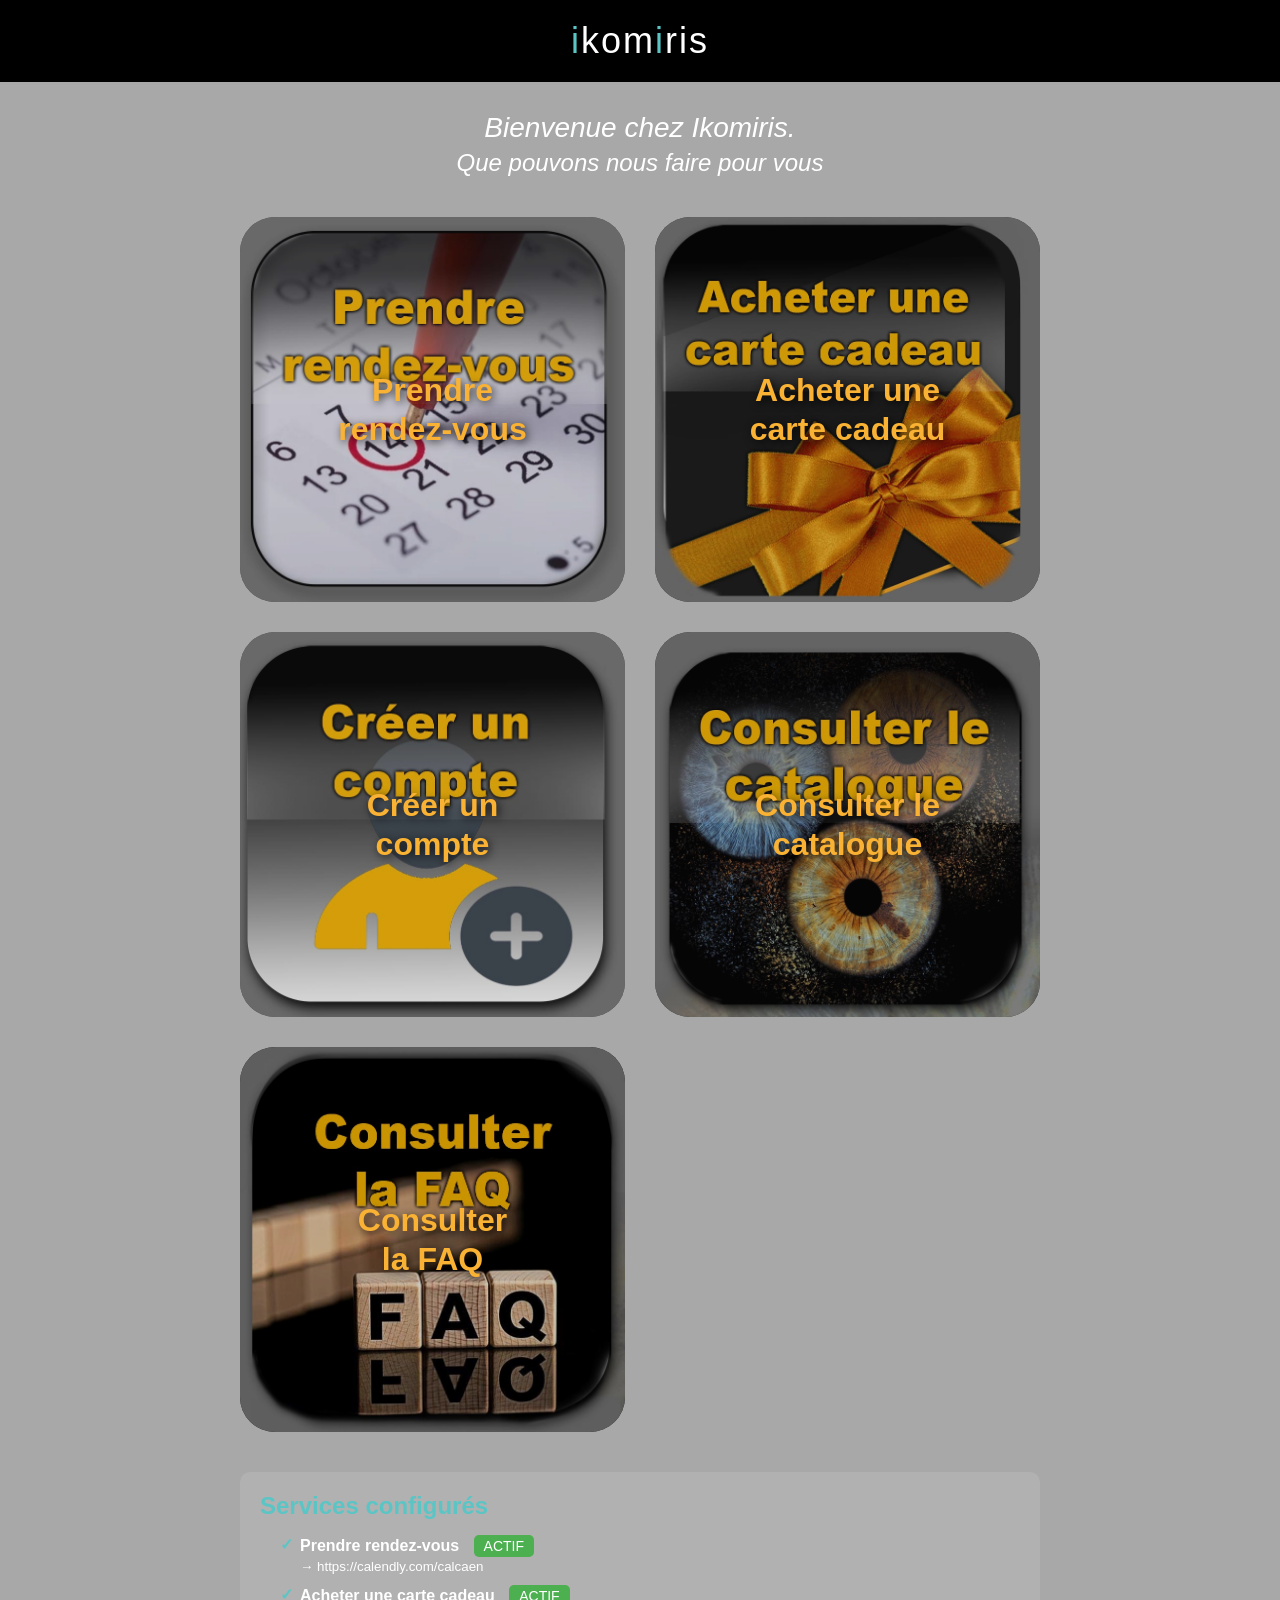
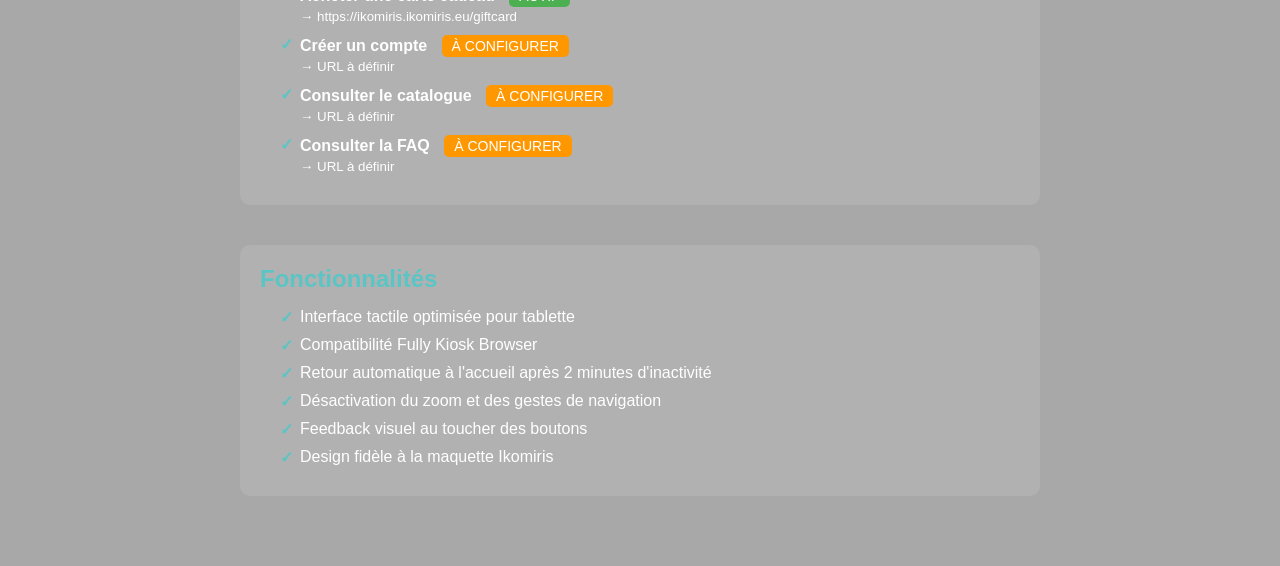
==== preview.html @ 96c1e6a8 "Add preview page for interface visualization" ====
<!DOCTYPE html>
<html lang="fr">
<head>
    <meta charset="UTF-8">
    <meta name="viewport" content="width=device-width, initial-scale=1.0">
    <title>Ikomiris Kiosk - Preview</title>
    <style>
        * {
            margin: 0;
            padding: 0;
            box-sizing: border-box;
        }

        body {
            font-family: 'Arial', 'Helvetica', sans-serif;
            background-color: #a8a8a8;
            color: #fff;
            overflow-x: hidden;
        }

        .header {
            background-color: #000;
            padding: 20px 0;
            text-align: center;
        }

        .logo {
            font-size: 36px;
            font-weight: 300;
            letter-spacing: 2px;
        }

        .logo-i {
            color: #5bc5c5;
            font-weight: 400;
        }

        .logo-text {
            color: #fff;
        }

        .main-content {
            padding: 30px 60px;
            max-width: 1200px;
            margin: 0 auto;
        }

        .welcome-message {
            text-align: center;
            margin-bottom: 40px;
        }

        .welcome-title {
            font-size: 28px;
            font-style: italic;
            margin-bottom: 5px;
            color: #fff;
        }

        .welcome-subtitle {
            font-size: 24px;
            font-style: italic;
            color: #fff;
        }

        .services-grid {
            display: grid;
            grid-template-columns: repeat(2, 1fr);
            gap: 30px;
            max-width: 800px;
            margin: 0 auto;
        }

        .service-card {
            position: relative;
            width: 100%;
            aspect-ratio: 1;
            border: none;
            border-radius: 35px;
            overflow: hidden;
            cursor: pointer;
            transition: transform 0.2s ease, box-shadow 0.2s ease;
            background: #333;
            display: flex;
            flex-direction: column;
            justify-content: center;
            align-items: center;
        }

        .service-card:hover {
            transform: scale(1.02);
            box-shadow: 0 10px 30px rgba(0, 0, 0, 0.6);
        }

        .card-image {
            position: absolute;
            top: 0;
            left: 0;
            width: 100%;
            height: 100%;
            z-index: 1;
        }

        .card-image img {
            width: 100%;
            height: 100%;
            object-fit: cover;
            opacity: 0.8;
        }

        .card-label {
            position: relative;
            z-index: 2;
            text-align: center;
            padding: 20px;
        }

        .card-text {
            font-size: 32px;
            font-weight: bold;
            color: #f9b233;
            text-shadow: 2px 2px 8px rgba(0, 0, 0, 0.8);
            line-height: 1.2;
            display: inline-block;
        }

        .card-giftcard {
            background: #1a1a1a;
        }

        .card-catalog {
            background: #1a1a1a;
        }

        .card-faq {
            background: #000;
        }

        .service-card:nth-child(5) {
            grid-column: 1;
        }

        .info-section {
            margin: 40px auto;
            max-width: 800px;
            background: rgba(255, 255, 255, 0.1);
            padding: 20px;
            border-radius: 10px;
        }

        .info-section h2 {
            color: #5bc5c5;
            margin-bottom: 15px;
        }

        .info-section ul {
            list-style: none;
            padding-left: 20px;
        }

        .info-section li {
            margin: 10px 0;
            padding-left: 20px;
            position: relative;
        }

        .info-section li:before {
            content: "✓";
            position: absolute;
            left: 0;
            color: #5bc5c5;
            font-weight: bold;
        }

        .status {
            display: inline-block;
            padding: 3px 10px;
            border-radius: 5px;
            font-size: 14px;
            margin-left: 10px;
        }

        .status.active {
            background: #4CAF50;
            color: white;
        }

        .status.pending {
            background: #FF9800;
            color: white;
        }
    </style>
</head>
<body>
    <!-- Header -->
    <header class="header">
        <div class="logo">
            <span class="logo-i">i</span><span class="logo-text">kom</span><span class="logo-i">i</span><span class="logo-text">ris</span>
        </div>
    </header>

    <!-- Main content -->
    <main class="main-content">
        <!-- Welcome message -->
        <div class="welcome-message">
            <p class="welcome-title">Bienvenue chez Ikomiris.</p>
            <p class="welcome-subtitle">Que pouvons nous faire pour vous</p>
        </div>

        <!-- Services grid -->
        <div class="services-grid">
            <!-- Card 1: Prendre rendez-vous -->
            <div class="service-card card-appointment">
                <div class="card-image">
                    <img src="assets/calendar.jpg" alt="Calendrier">
                </div>
                <div class="card-label">
                    <span class="card-text">Prendre<br>rendez-vous</span>
                </div>
            </div>

            <!-- Card 2: Acheter une carte cadeau -->
            <div class="service-card card-giftcard">
                <div class="card-image">
                    <img src="assets/gift.jpg" alt="Carte cadeau">
                </div>
                <div class="card-label">
                    <span class="card-text">Acheter une<br>carte cadeau</span>
                </div>
            </div>

            <!-- Card 3: Créer un compte -->
            <div class="service-card card-account">
                <div class="card-image">
                    <img src="assets/account.jpg" alt="Créer un compte">
                </div>
                <div class="card-label">
                    <span class="card-text">Créer un<br>compte</span>
                </div>
            </div>

            <!-- Card 4: Consulter le catalogue -->
            <div class="service-card card-catalog">
                <div class="card-image">
                    <img src="assets/iris.jpg" alt="Catalogue">
                </div>
                <div class="card-label">
                    <span class="card-text">Consulter le<br>catalogue</span>
                </div>
            </div>

            <!-- Card 5: Consulter la FAQ -->
            <div class="service-card card-faq">
                <div class="card-image">
                    <img src="assets/faq.jpg" alt="FAQ">
                </div>
                <div class="card-label">
                    <span class="card-text">Consulter<br>la FAQ</span>
                </div>
            </div>
        </div>

        <!-- Info section -->
        <div class="info-section">
            <h2>Services configurés</h2>
            <ul>
                <li>
                    <strong>Prendre rendez-vous</strong>
                    <span class="status active">ACTIF</span>
                    <br>
                    <small>→ https://calendly.com/calcaen</small>
                </li>
                <li>
                    <strong>Acheter une carte cadeau</strong>
                    <span class="status active">ACTIF</span>
                    <br>
                    <small>→ https://ikomiris.ikomiris.eu/giftcard</small>
                </li>
                <li>
                    <strong>Créer un compte</strong>
                    <span class="status pending">À CONFIGURER</span>
                    <br>
                    <small>→ URL à définir</small>
                </li>
                <li>
                    <strong>Consulter le catalogue</strong>
                    <span class="status pending">À CONFIGURER</span>
                    <br>
                    <small>→ URL à définir</small>
                </li>
                <li>
                    <strong>Consulter la FAQ</strong>
                    <span class="status pending">À CONFIGURER</span>
                    <br>
                    <small>→ URL à définir</small>
                </li>
            </ul>
        </div>

        <div class="info-section">
            <h2>Fonctionnalités</h2>
            <ul>
                <li>Interface tactile optimisée pour tablette</li>
                <li>Compatibilité Fully Kiosk Browser</li>
                <li>Retour automatique à l'accueil après 2 minutes d'inactivité</li>
                <li>Désactivation du zoom et des gestes de navigation</li>
                <li>Feedback visuel au toucher des boutons</li>
                <li>Design fidèle à la maquette Ikomiris</li>
            </ul>
        </div>
    </main>
</body>
</html>
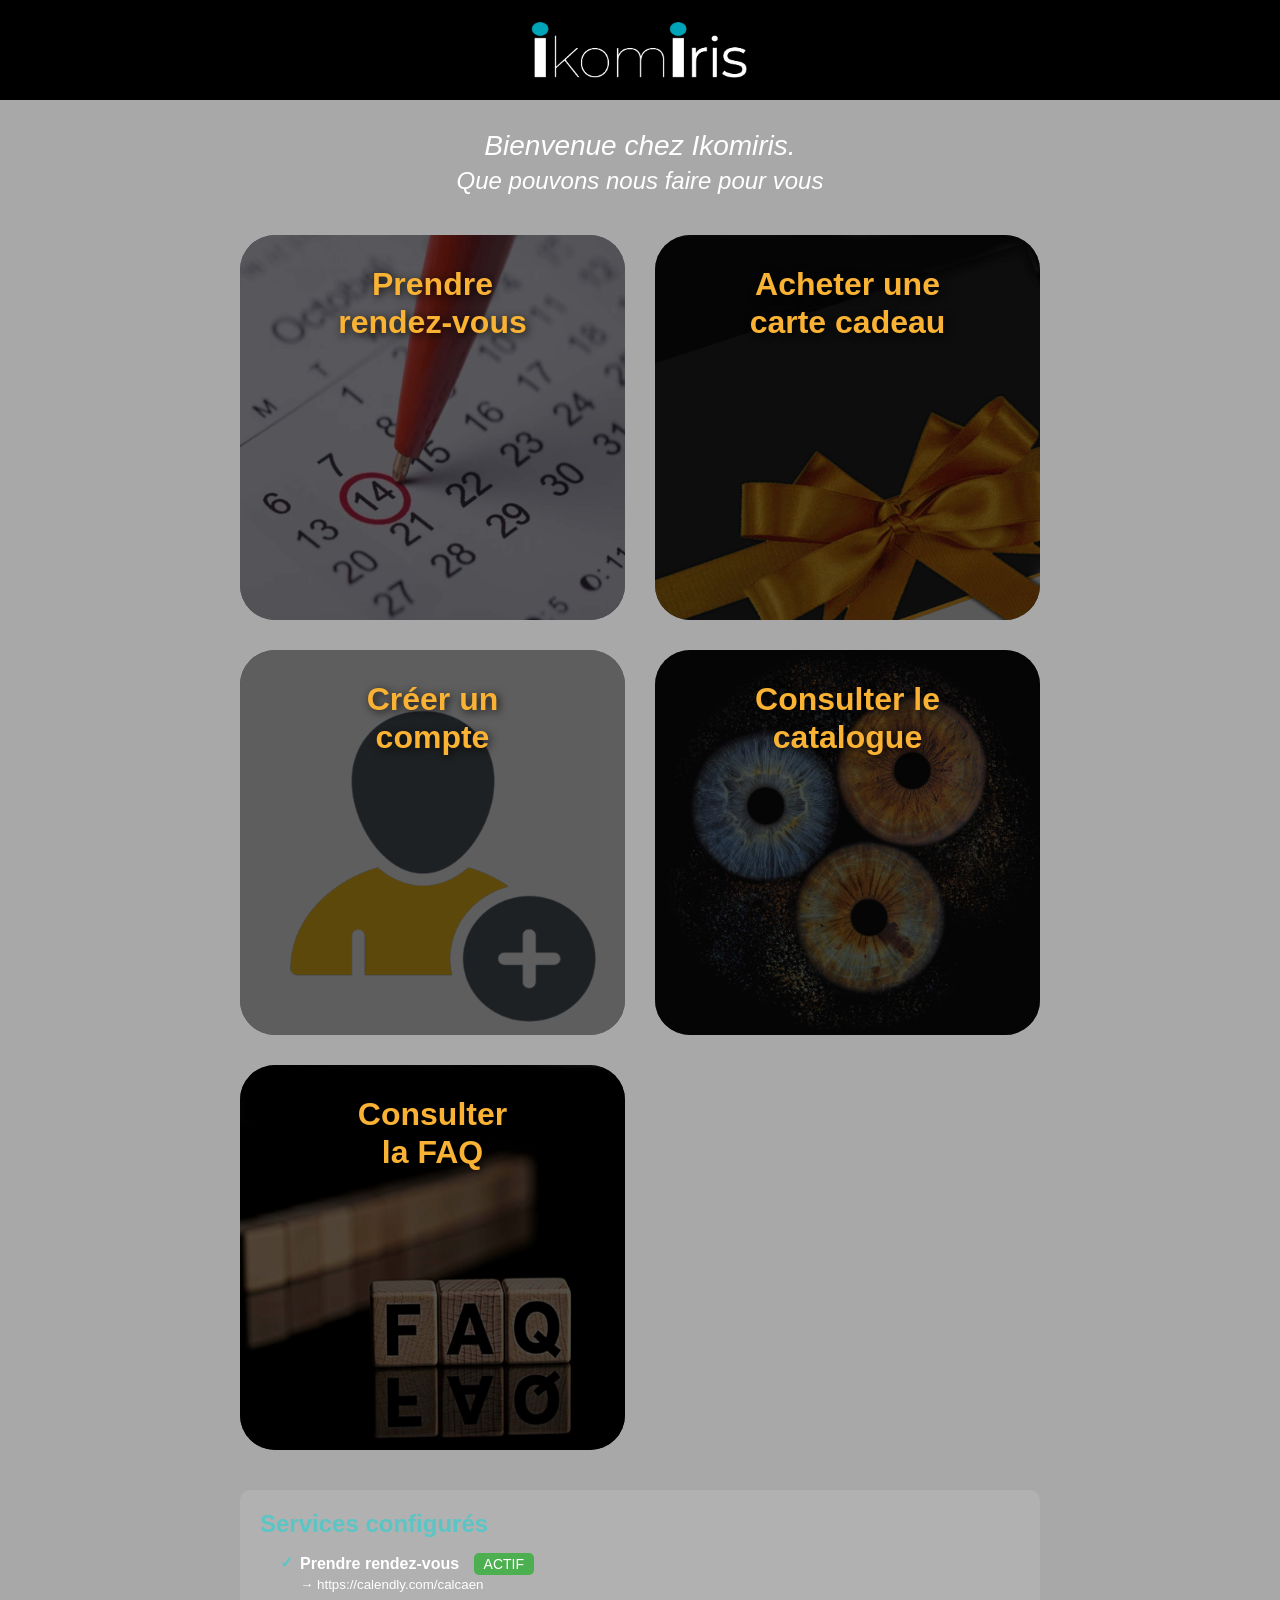
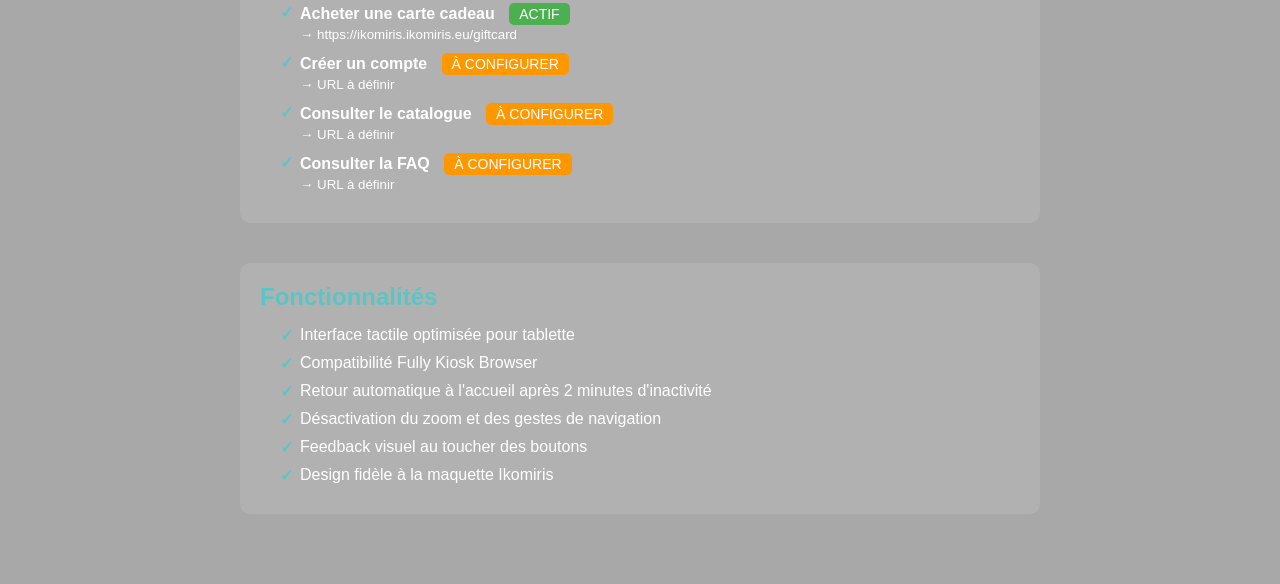
==== commit 92b833a6: "Update logo and text positioning - Replace text logo with Logo IKI_Enseigne.png image in header - Po" ====
--- a/preview.html
+++ b/preview.html
@@ -22,6 +22,16 @@
             background-color: #000;
             padding: 20px 0;
             text-align: center;
+            display: flex;
+            justify-content: center;
+            align-items: center;
+        }
+
+        .logo-image {
+            height: 60px;
+            width: auto;
+            max-width: 90%;
+            object-fit: contain;
         }
 
         .logo {
@@ -83,7 +93,7 @@
             background: #333;
             display: flex;
             flex-direction: column;
-            justify-content: center;
+            justify-content: flex-start;
             align-items: center;
         }
 
@@ -112,7 +122,8 @@
             position: relative;
             z-index: 2;
             text-align: center;
-            padding: 20px;
+            padding: 30px 20px 20px 20px;
+            margin-top: 0;
         }
 
         .card-text {
@@ -194,9 +205,7 @@
 <body>
     <!-- Header -->
     <header class="header">
-        <div class="logo">
-            <span class="logo-i">i</span><span class="logo-text">kom</span><span class="logo-i">i</span><span class="logo-text">ris</span>
-        </div>
+        <img src="assets/Logo IKI_Enseigne.png" alt="Ikomiris" class="logo-image">
     </header>
 
     <!-- Main content -->
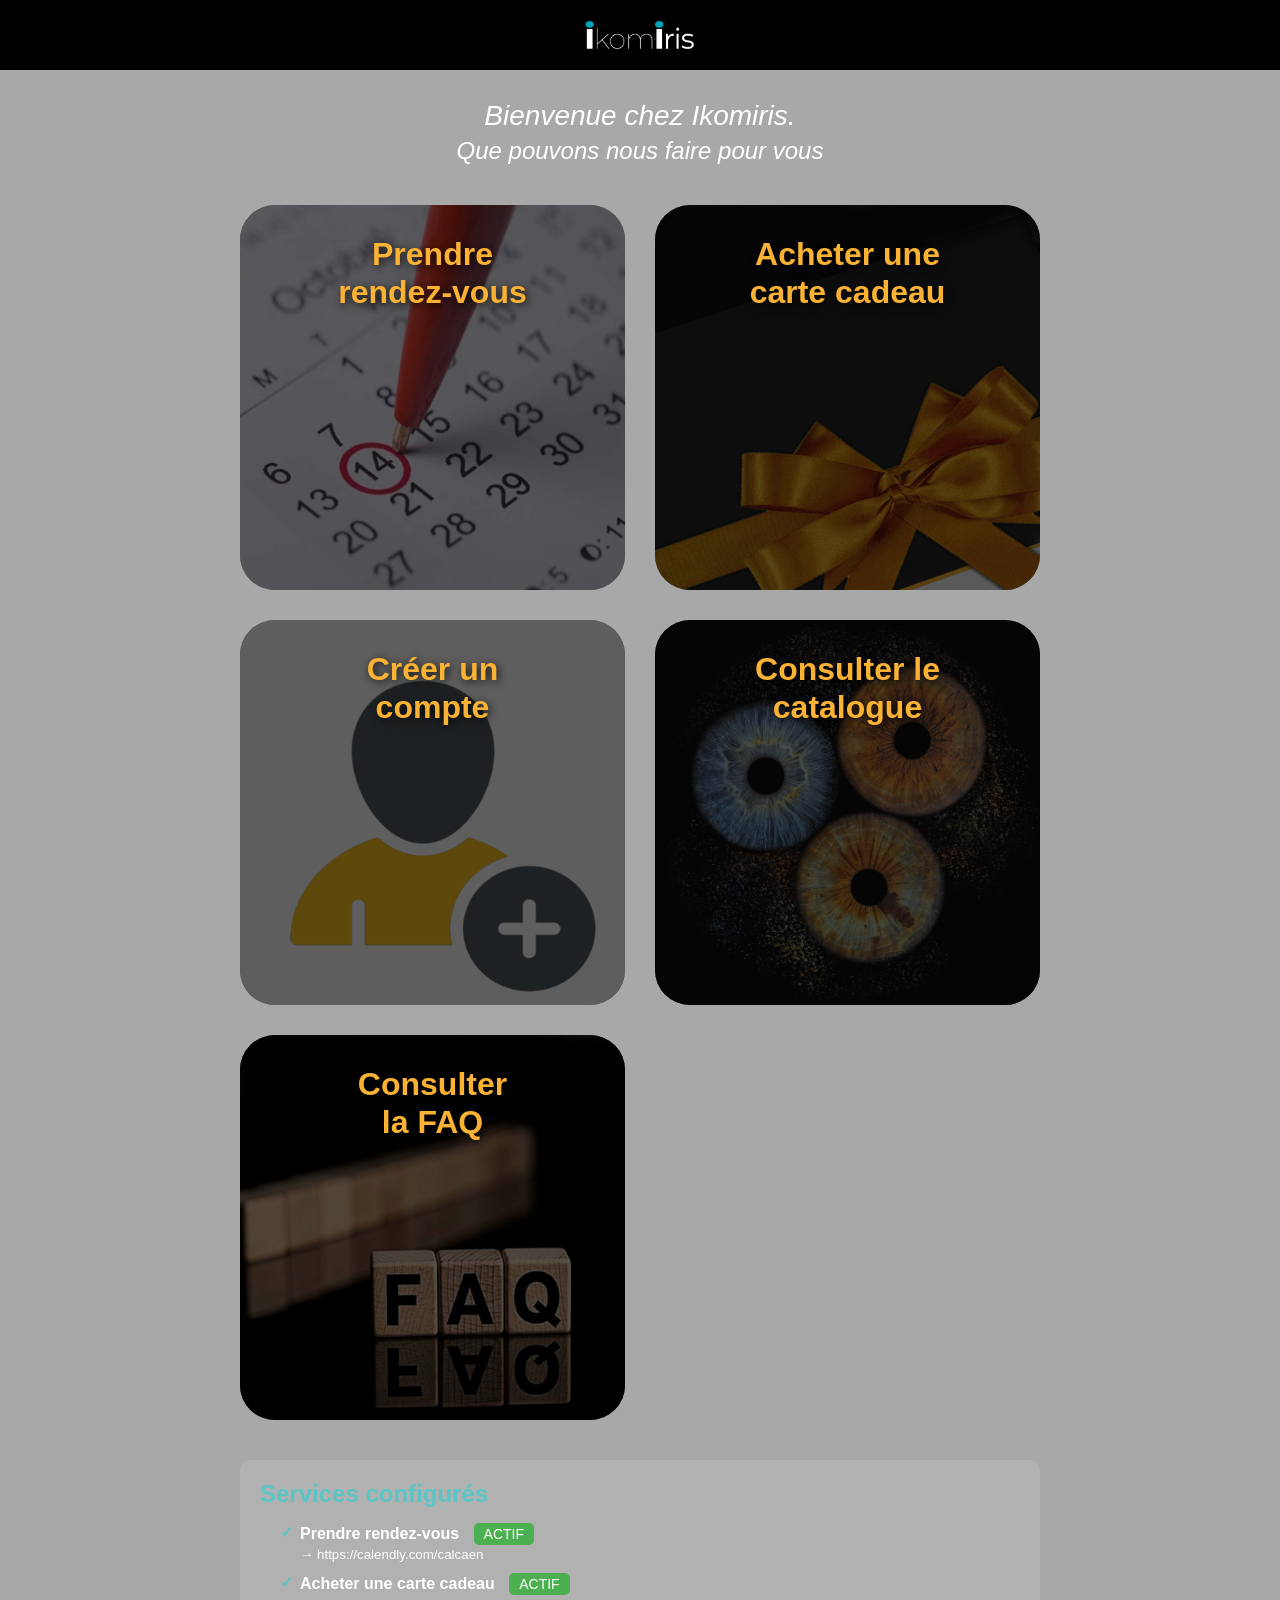
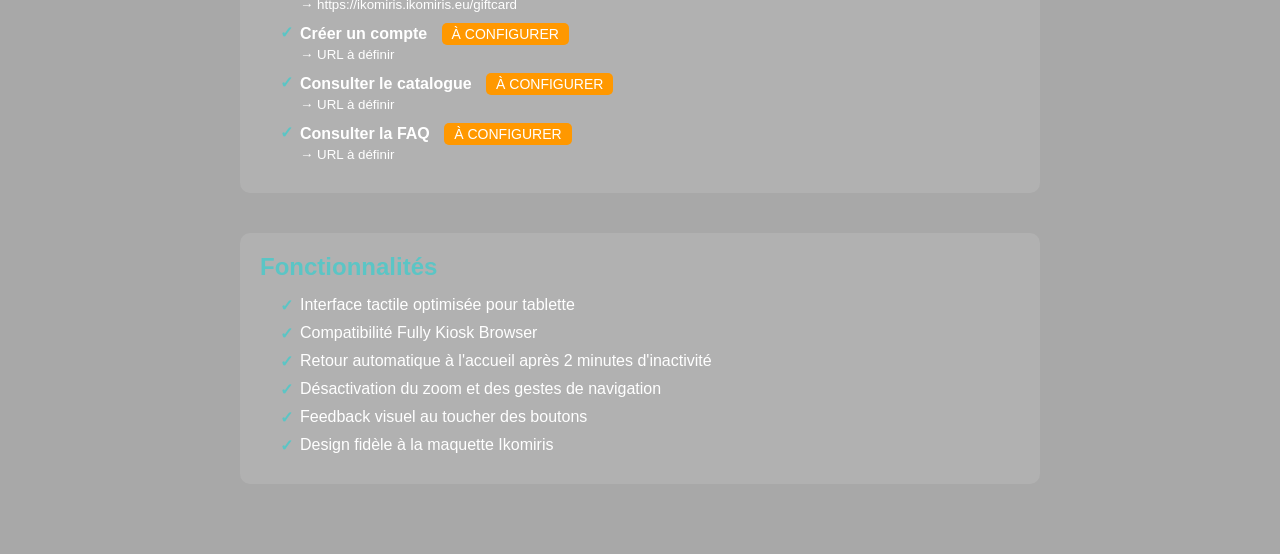
==== commit 95440f5f: "Reduce logo size by half (60px to 30px)" ====
--- a/preview.html
+++ b/preview.html
@@ -28,7 +28,7 @@
         }
 
         .logo-image {
-            height: 60px;
+            height: 30px;
             width: auto;
             max-width: 90%;
             object-fit: contain;
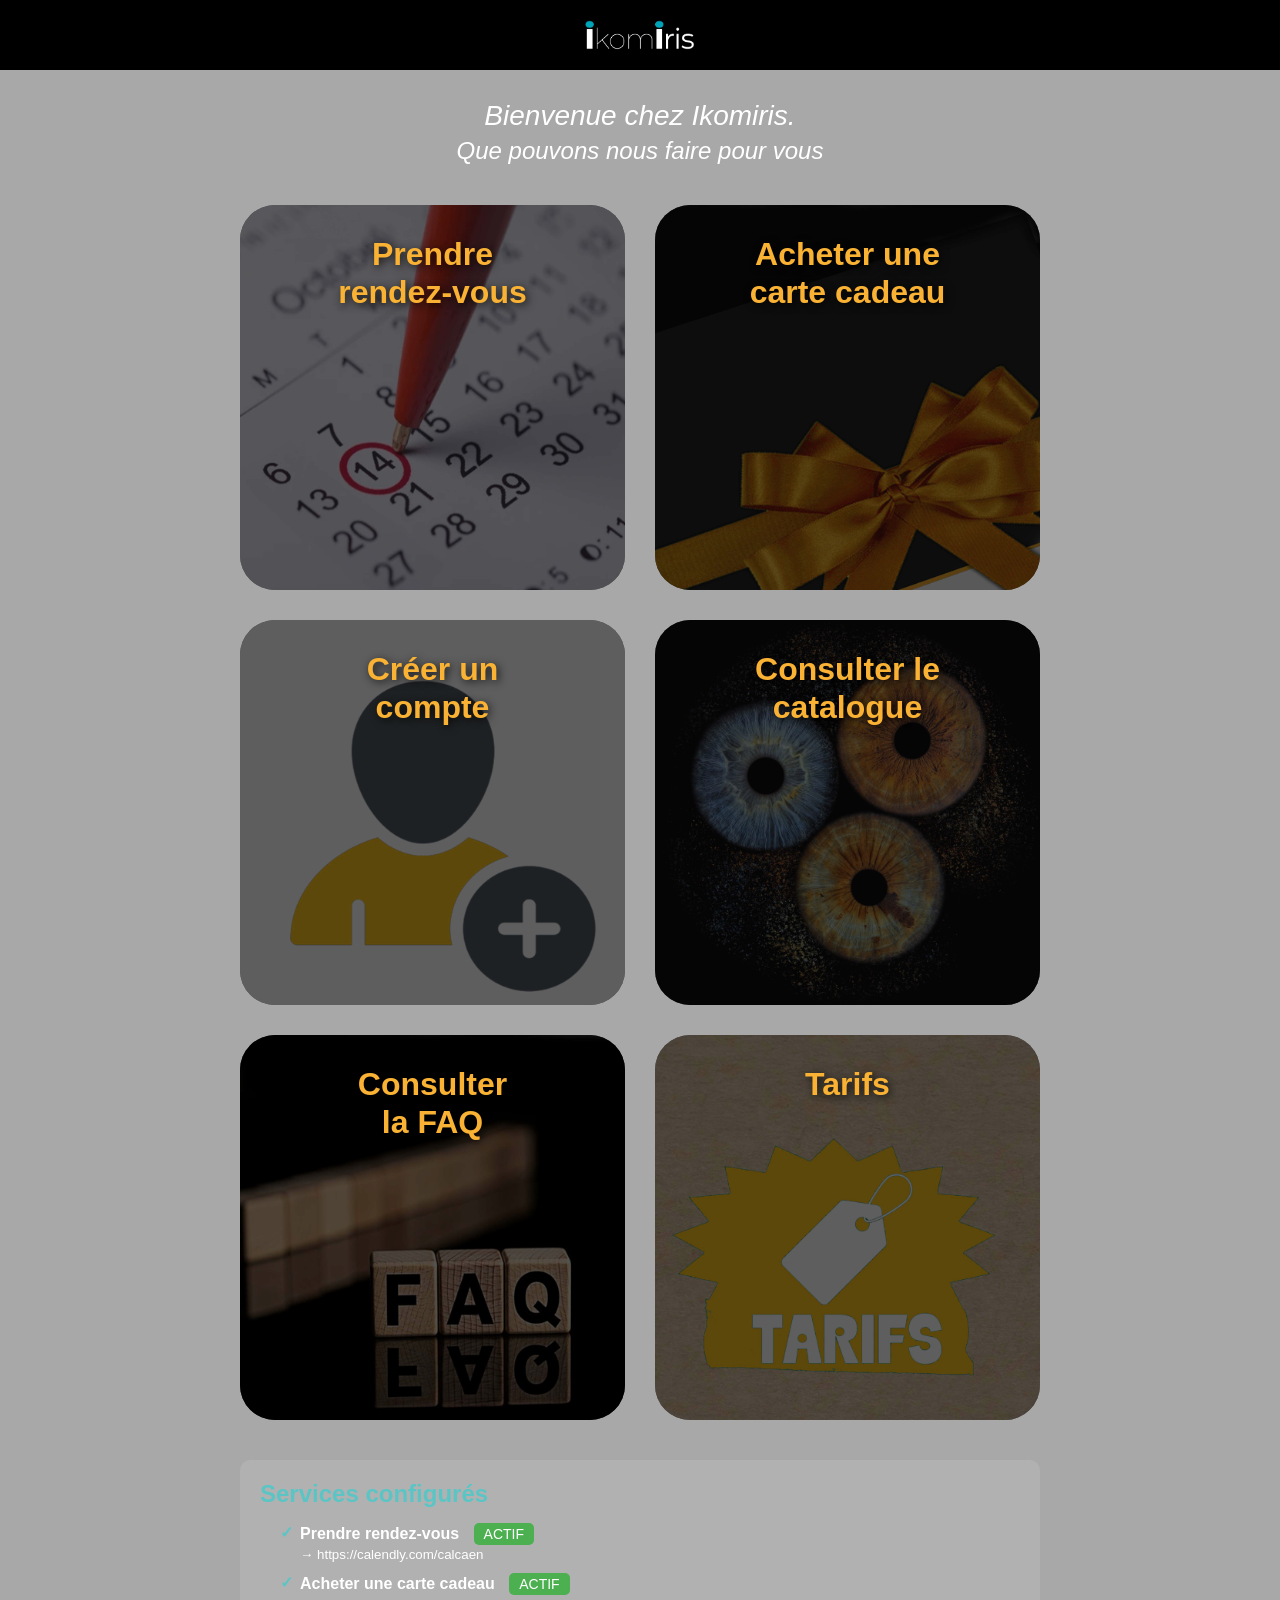
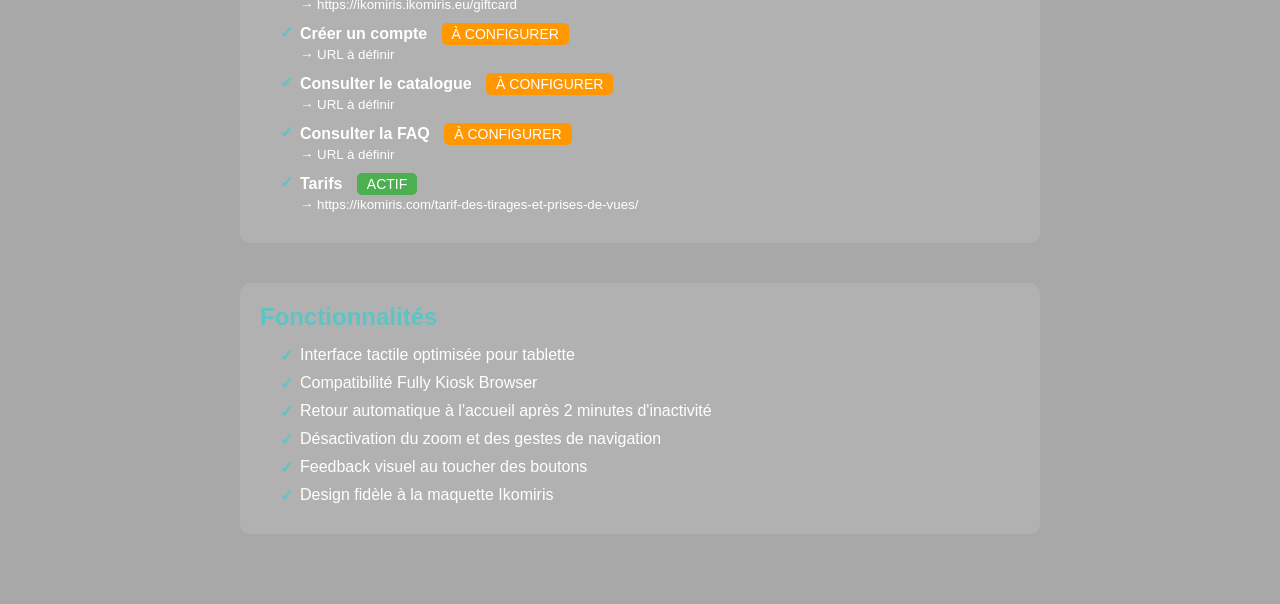
==== commit 2a44db1a: "Add Tarifs (Pricing) service button - Add new "Tarifs" card button with tarifs.jpg image - Configure" ====
--- a/preview.html
+++ b/preview.html
@@ -147,10 +147,6 @@
             background: #000;
         }
 
-        .service-card:nth-child(5) {
-            grid-column: 1;
-        }
-
         .info-section {
             margin: 40px auto;
             max-width: 800px;
@@ -267,6 +263,16 @@
                     <span class="card-text">Consulter<br>la FAQ</span>
                 </div>
             </div>
+
+            <!-- Card 6: Tarifs -->
+            <div class="service-card card-pricing">
+                <div class="card-image">
+                    <img src="assets/tarifs.jpg" alt="Tarifs">
+                </div>
+                <div class="card-label">
+                    <span class="card-text">Tarifs</span>
+                </div>
+            </div>
         </div>
 
         <!-- Info section -->
@@ -302,6 +308,12 @@
                     <span class="status pending">À CONFIGURER</span>
                     <br>
                     <small>→ URL à définir</small>
+                </li>
+                <li>
+                    <strong>Tarifs</strong>
+                    <span class="status active">ACTIF</span>
+                    <br>
+                    <small>→ https://ikomiris.com/tarif-des-tirages-et-prises-de-vues/</small>
                 </li>
             </ul>
         </div>
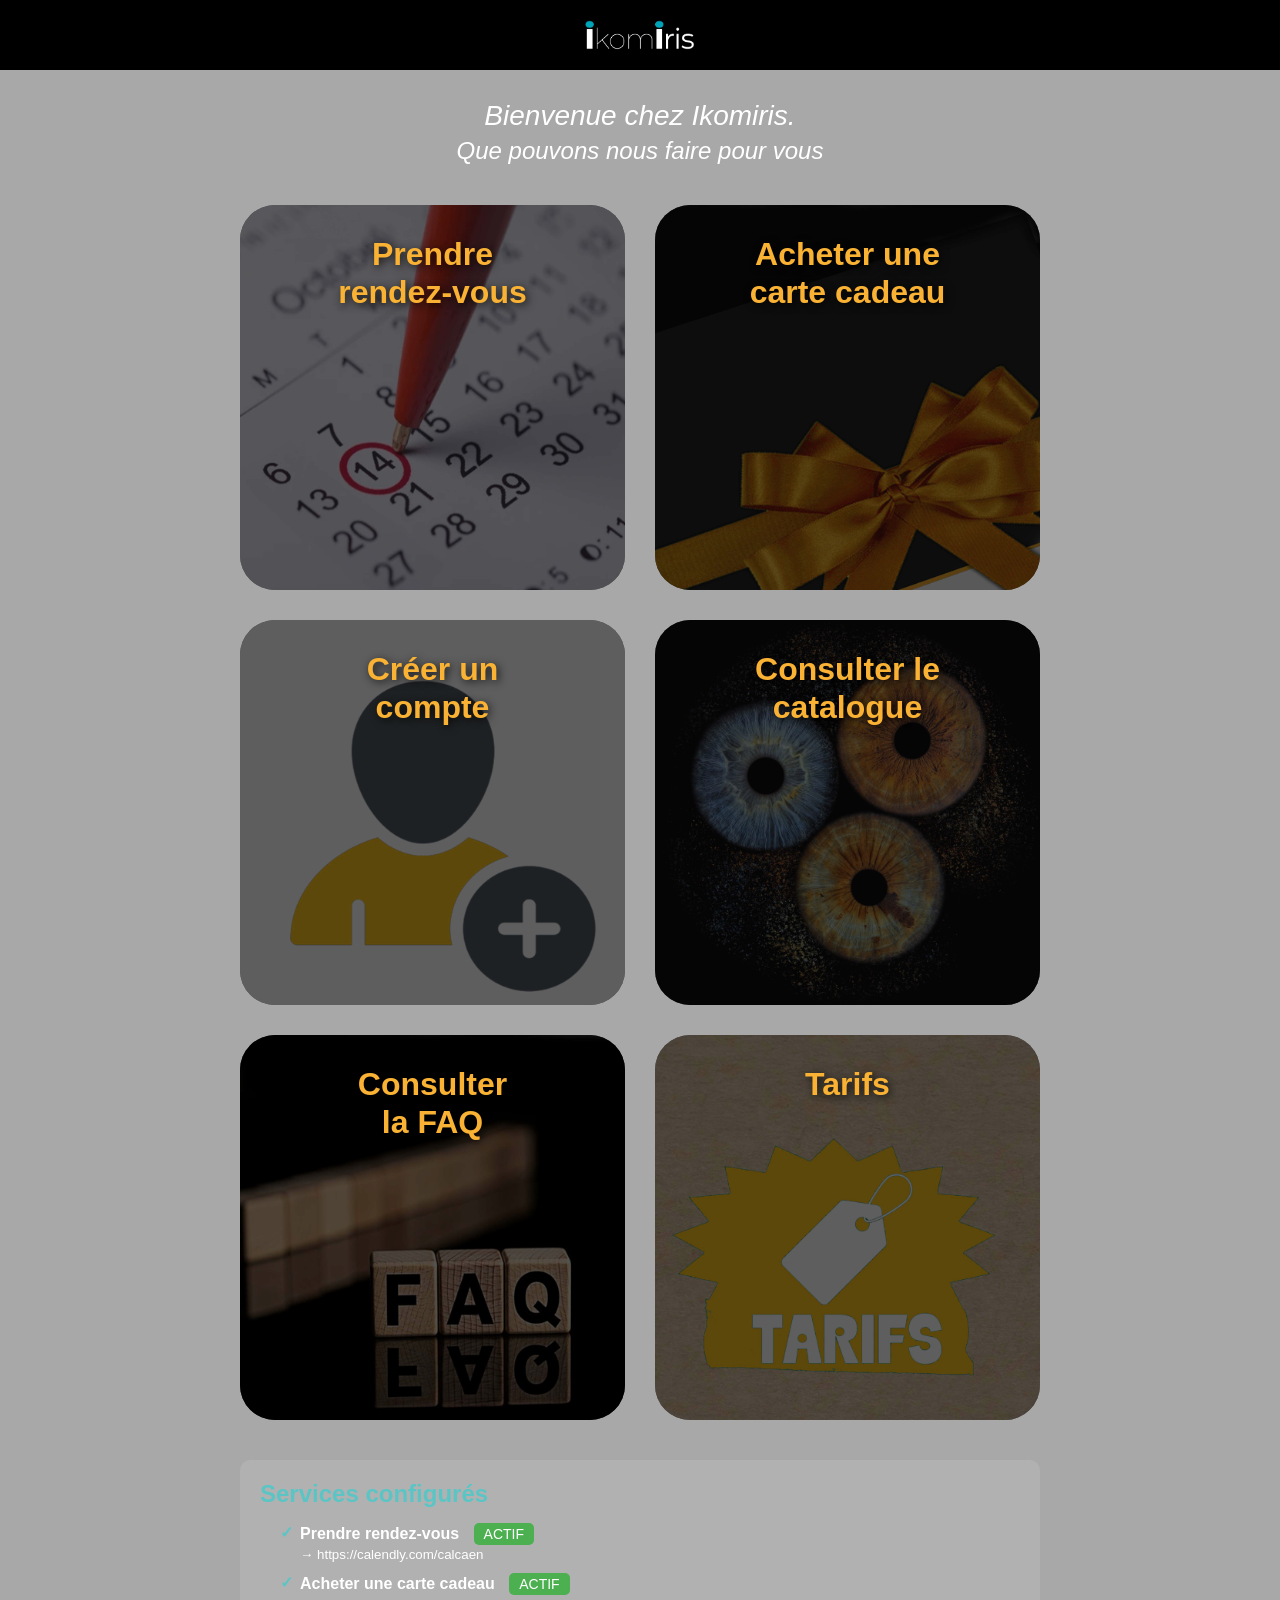
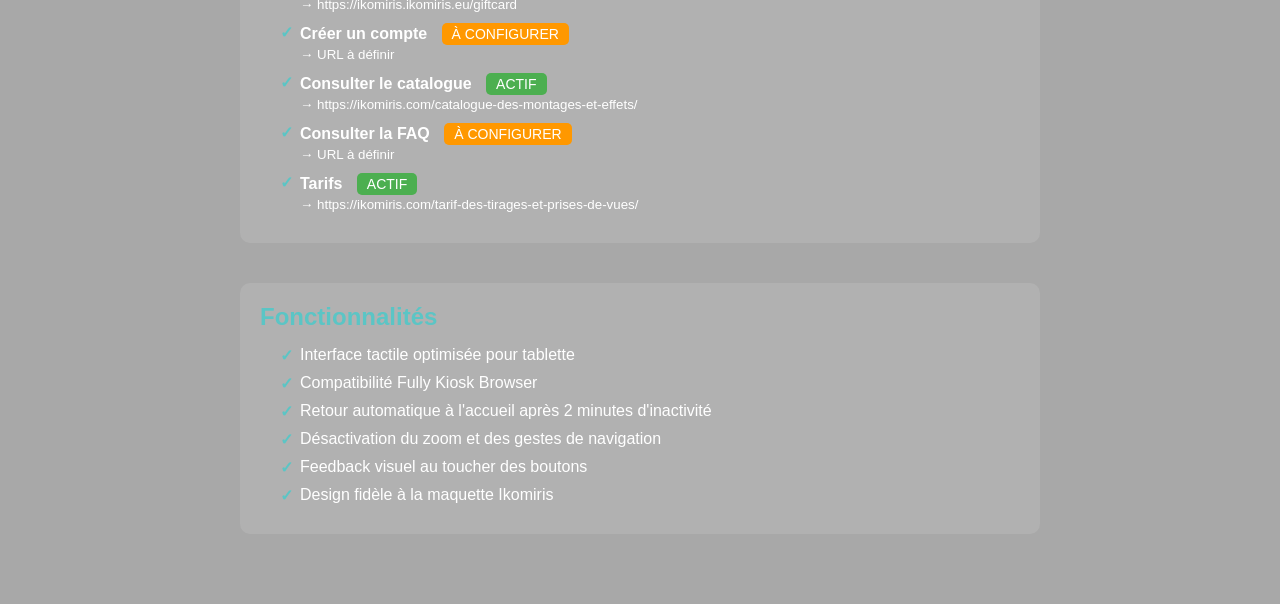
==== commit 26835386: "Configure catalog service URL to ikomiris.com catalogue page" ====
--- a/preview.html
+++ b/preview.html
@@ -299,9 +299,9 @@
                 </li>
                 <li>
                     <strong>Consulter le catalogue</strong>
-                    <span class="status pending">À CONFIGURER</span>
-                    <br>
-                    <small>→ URL à définir</small>
+                    <span class="status active">ACTIF</span>
+                    <br>
+                    <small>→ https://ikomiris.com/catalogue-des-montages-et-effets/</small>
                 </li>
                 <li>
                     <strong>Consulter la FAQ</strong>
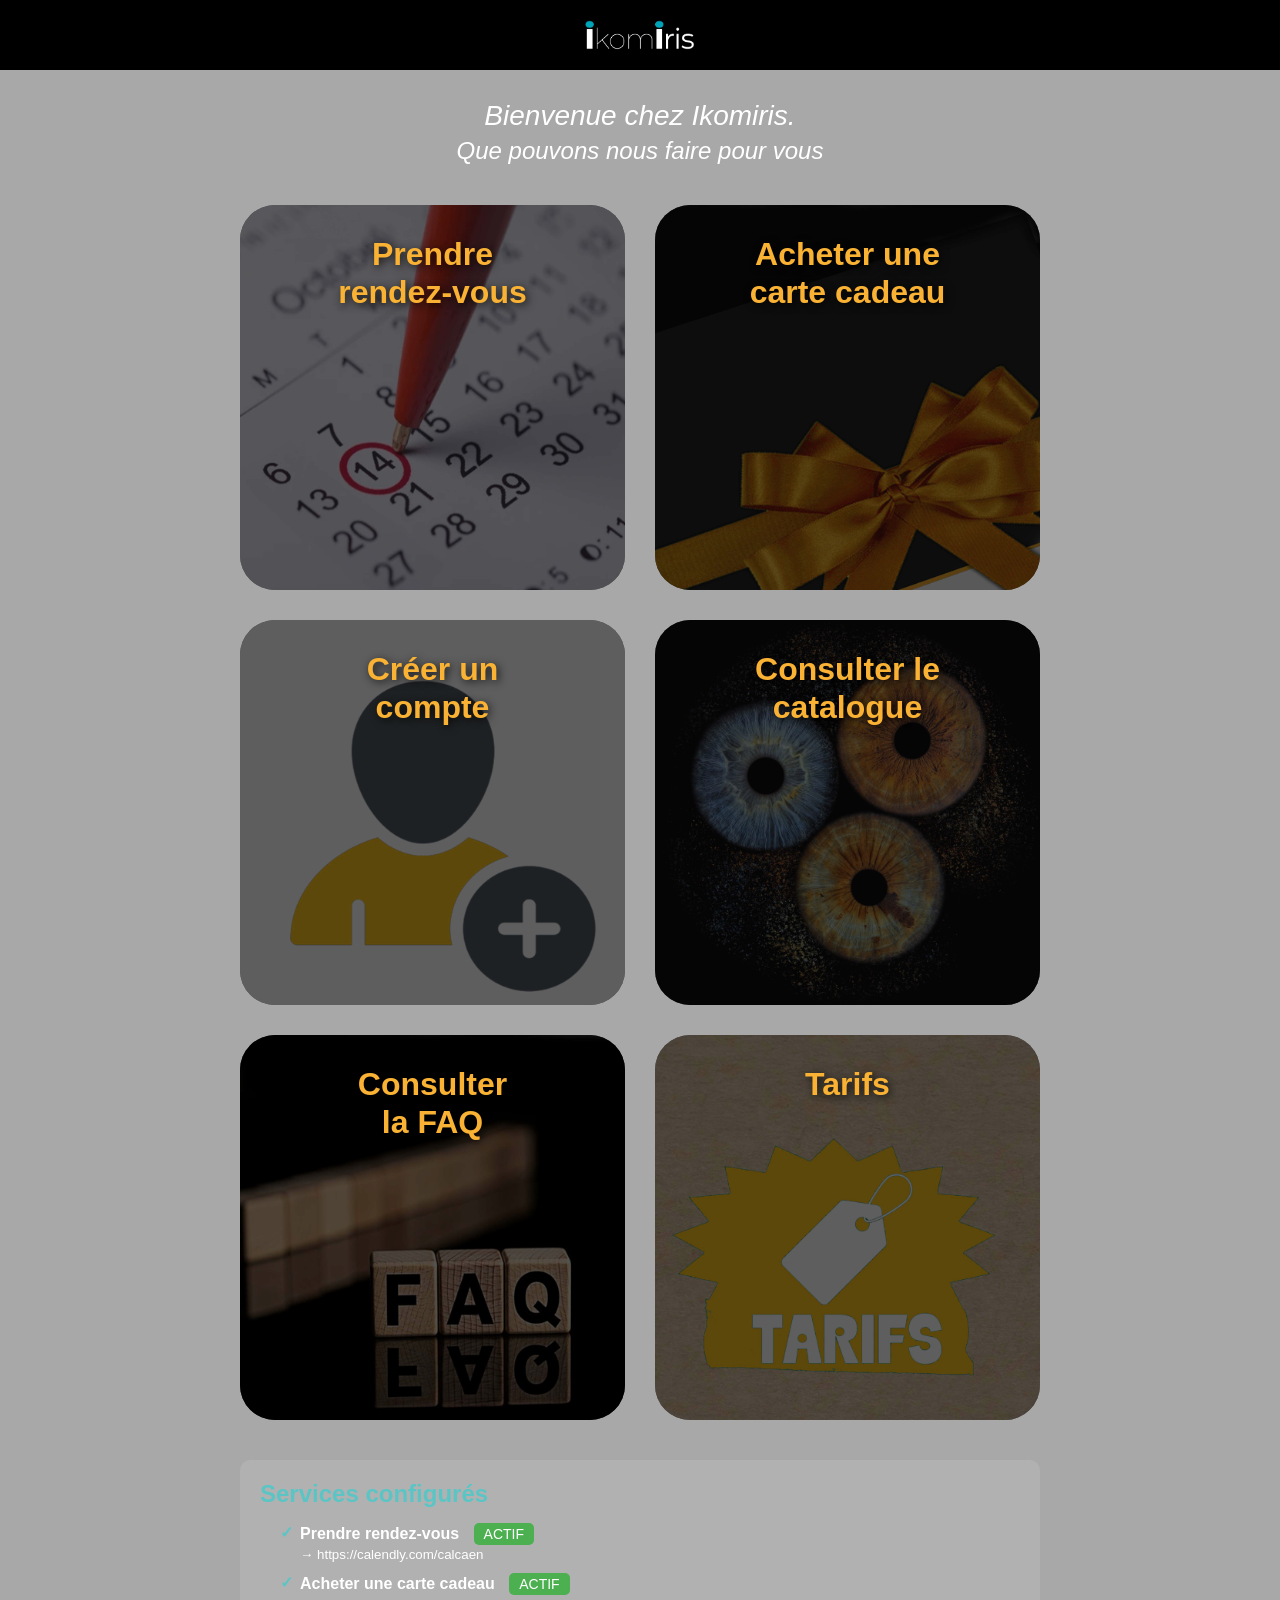
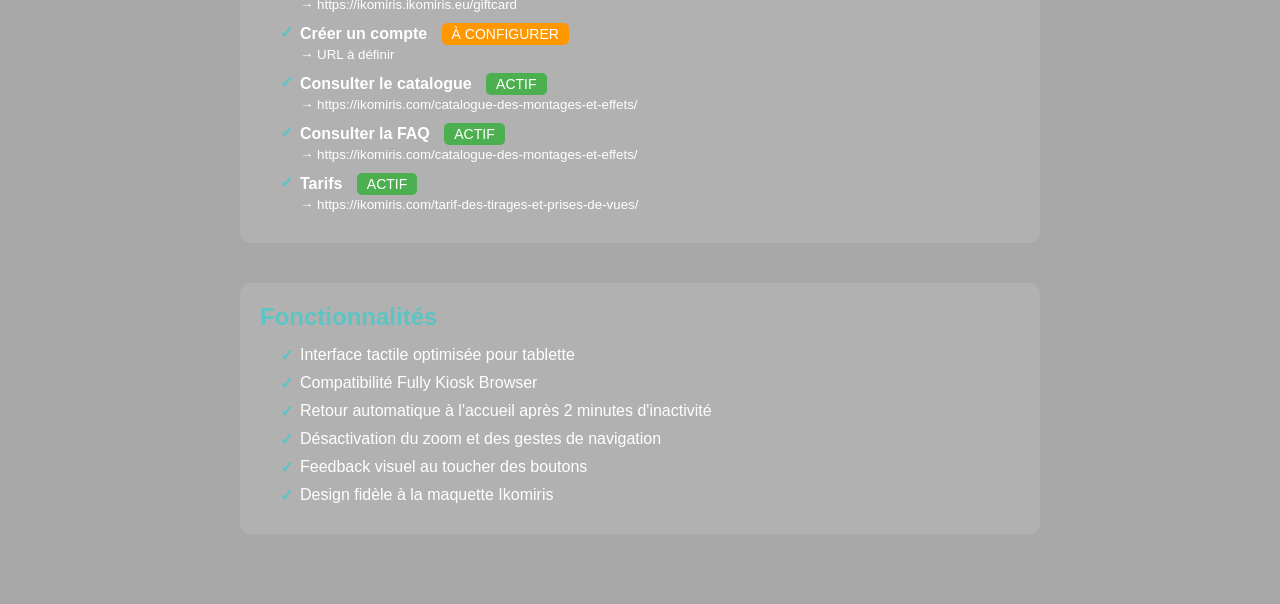
==== commit 6089f464: "Configure FAQ service URL to ikomiris.com catalogue page" ====
--- a/preview.html
+++ b/preview.html
@@ -305,9 +305,9 @@
                 </li>
                 <li>
                     <strong>Consulter la FAQ</strong>
-                    <span class="status pending">À CONFIGURER</span>
-                    <br>
-                    <small>→ URL à définir</small>
+                    <span class="status active">ACTIF</span>
+                    <br>
+                    <small>→ https://ikomiris.com/catalogue-des-montages-et-effets/</small>
                 </li>
                 <li>
                     <strong>Tarifs</strong>
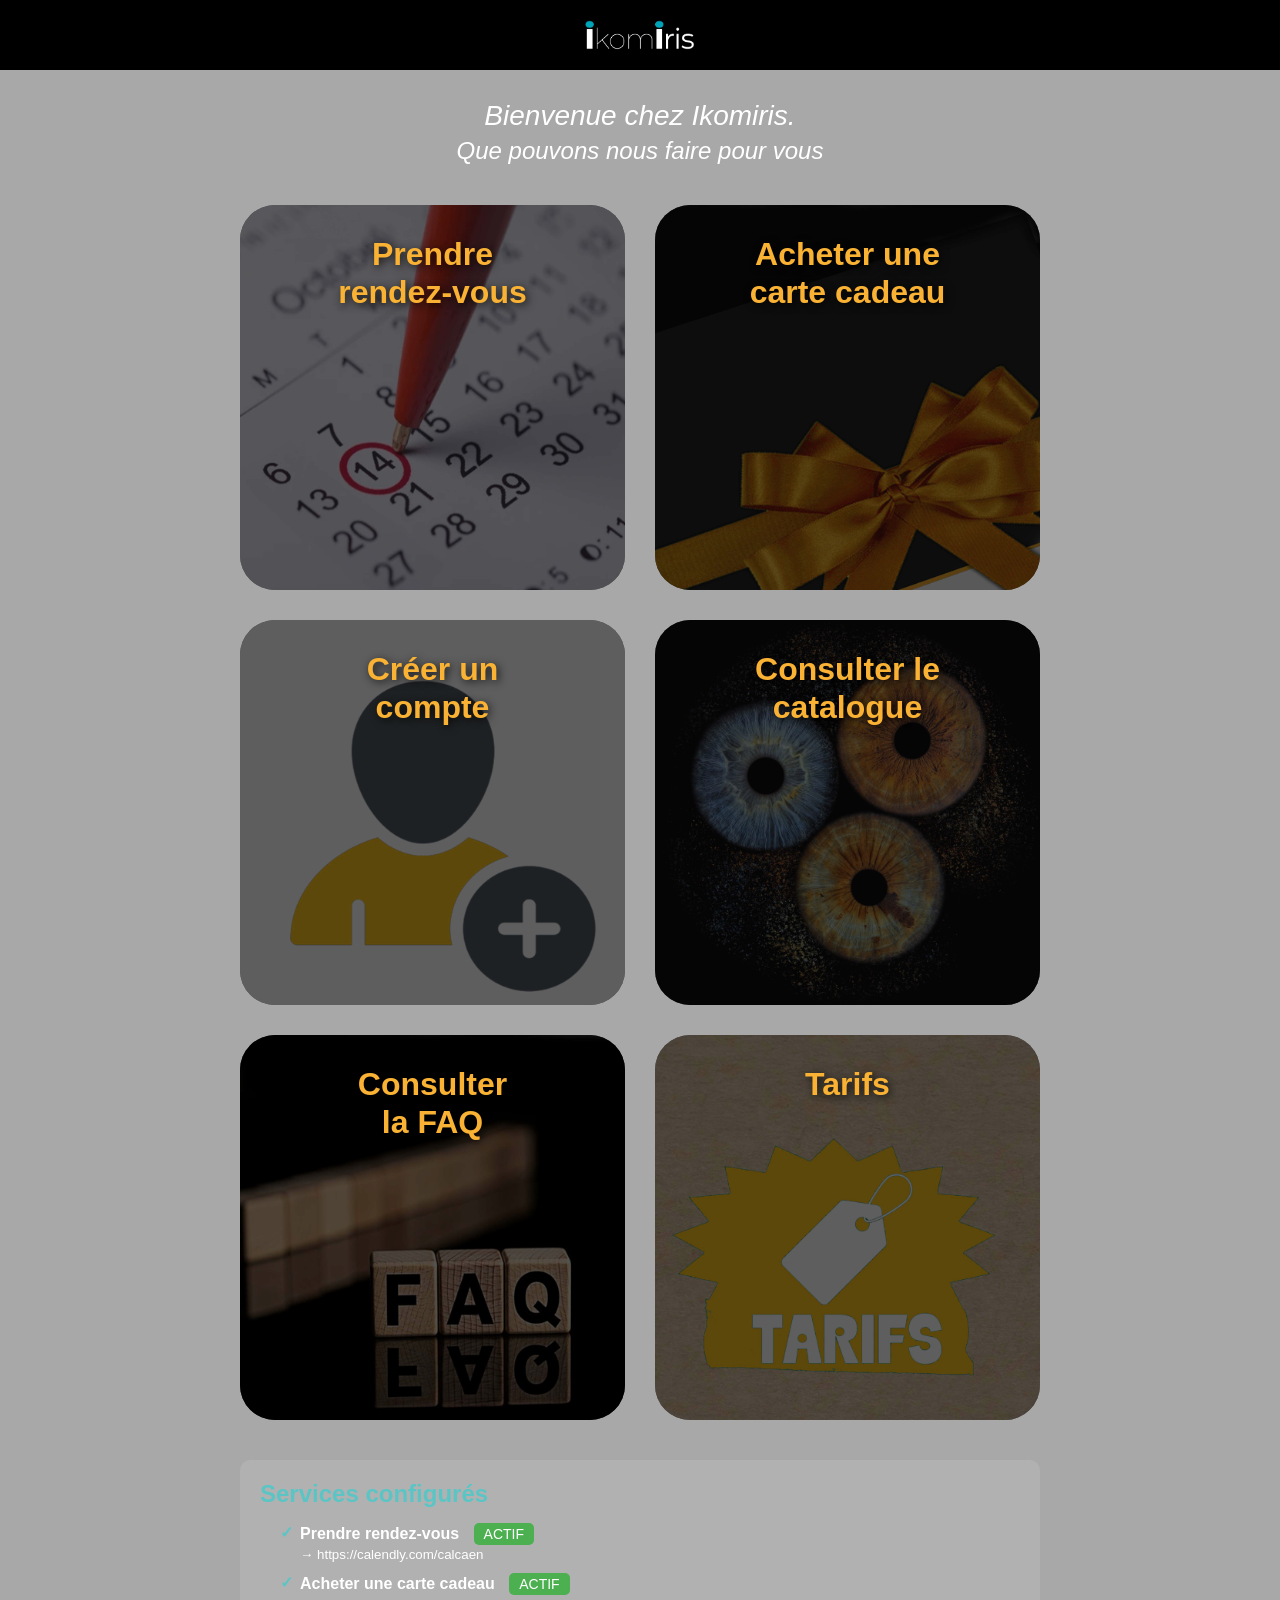
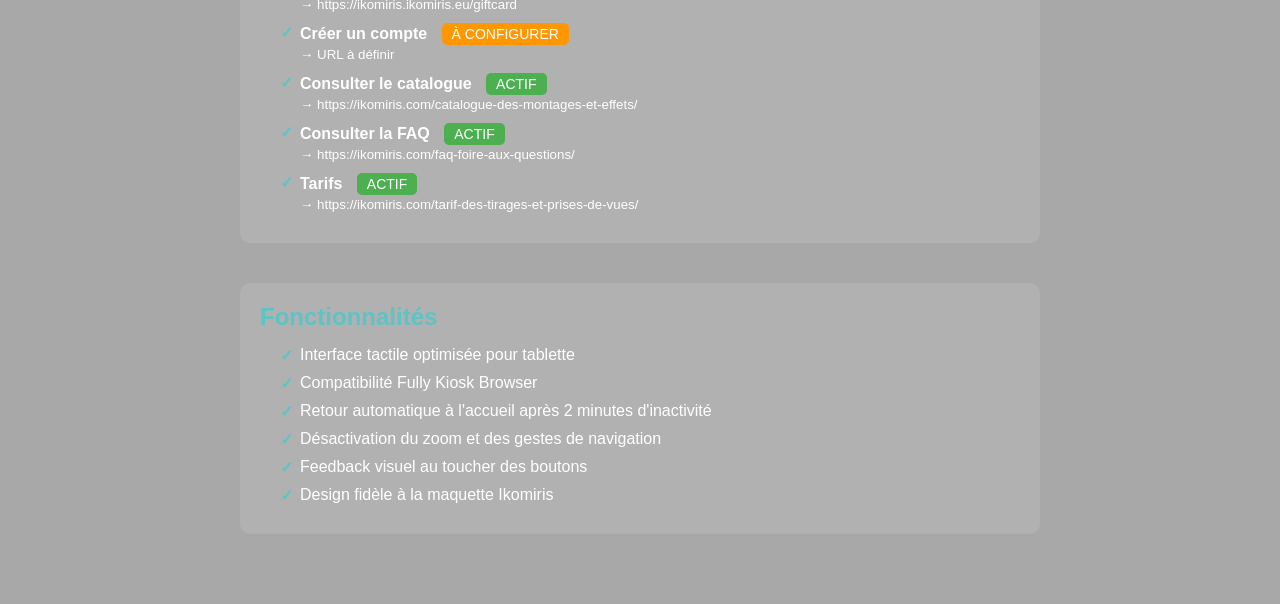
==== commit c7b1b9b2: "Configure FAQ service URL to ikomiris.com FAQ page" ====
--- a/preview.html
+++ b/preview.html
@@ -307,7 +307,7 @@
                     <strong>Consulter la FAQ</strong>
                     <span class="status active">ACTIF</span>
                     <br>
-                    <small>→ https://ikomiris.com/catalogue-des-montages-et-effets/</small>
+                    <small>→ https://ikomiris.com/faq-foire-aux-questions/</small>
                 </li>
                 <li>
                     <strong>Tarifs</strong>
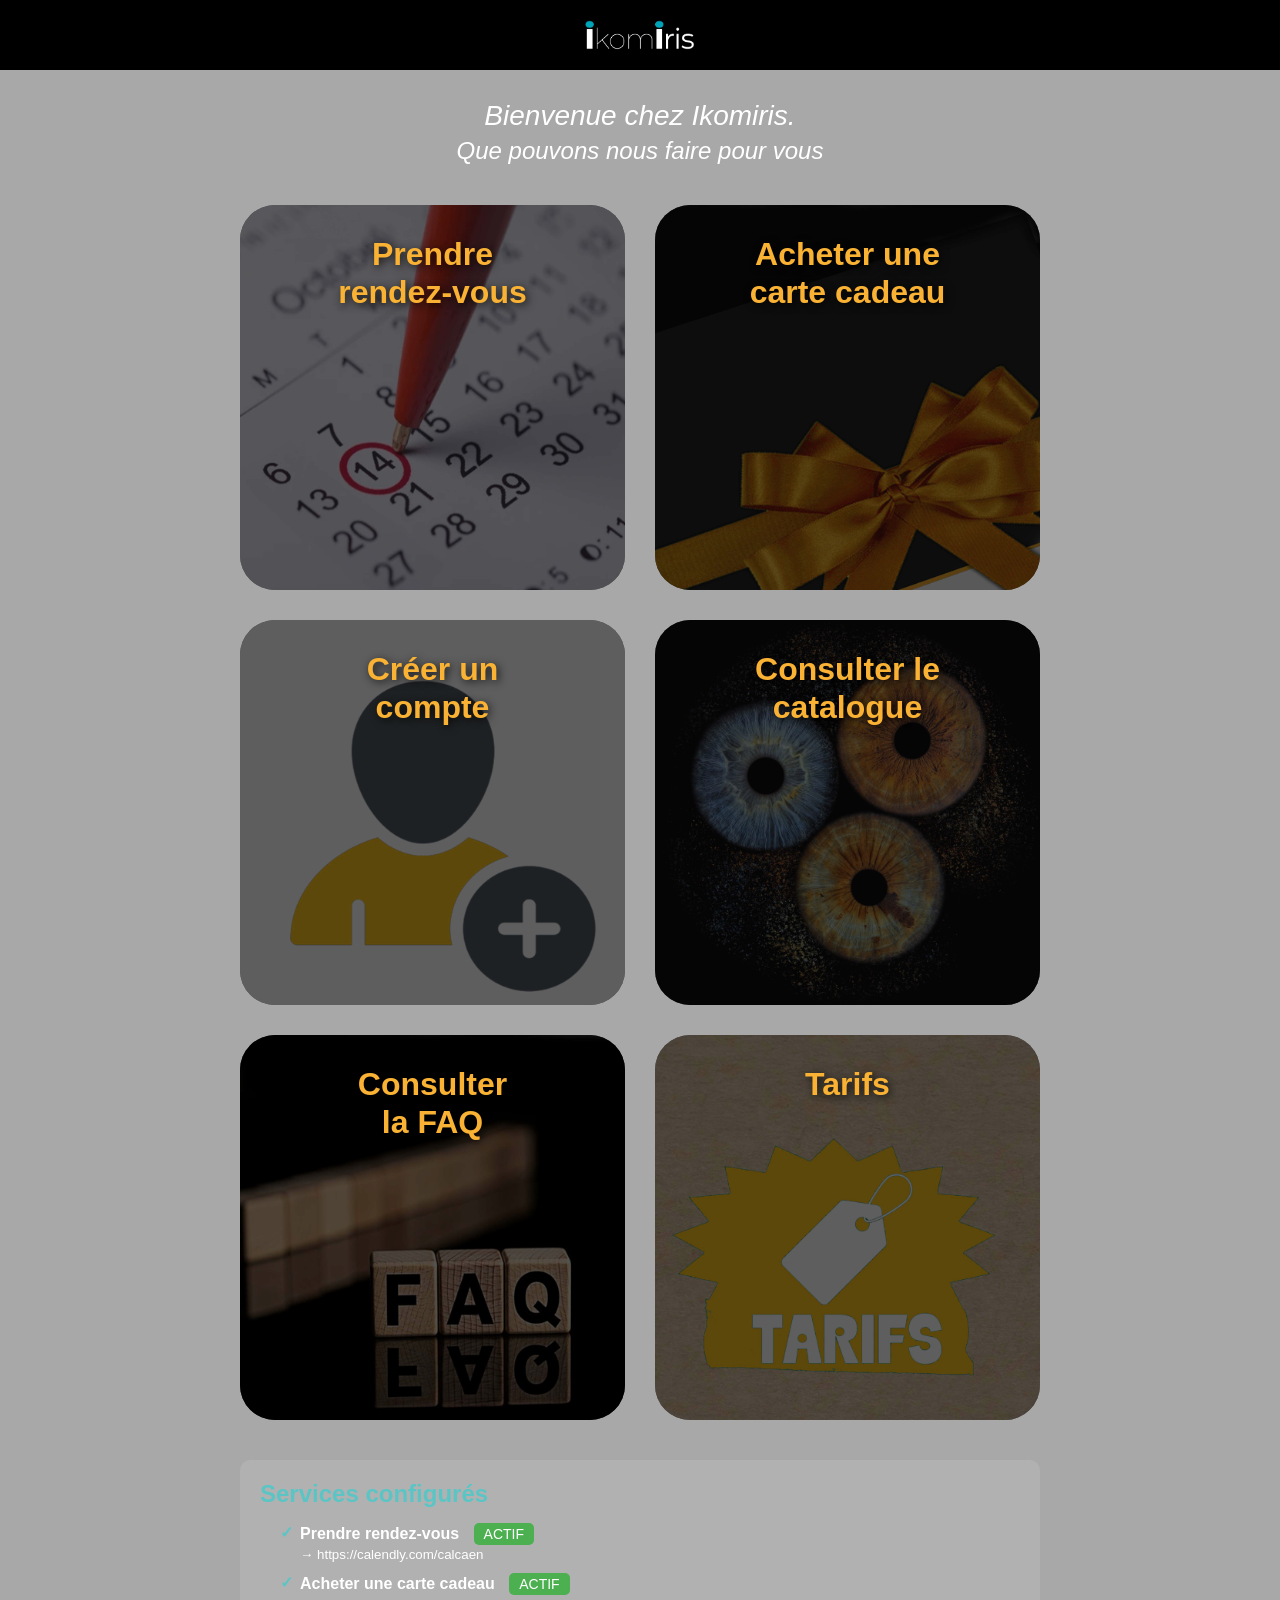
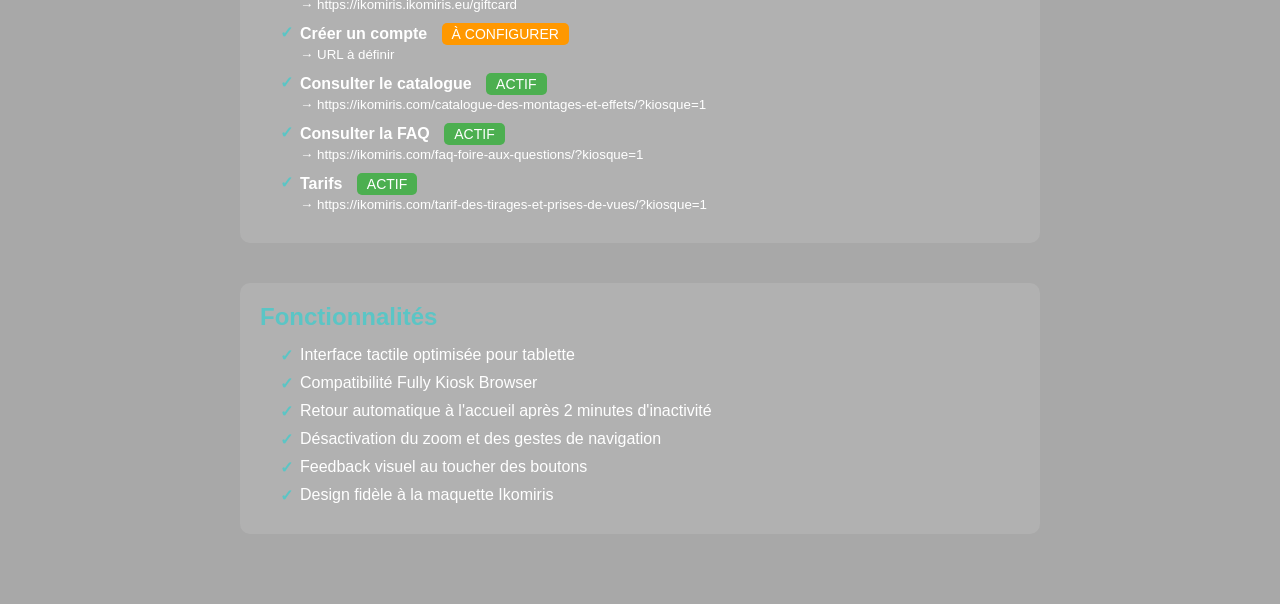
==== commit 8ed599c7: "Add kiosque parameter to Ikomiris URLs Update all Ikomiris service URLs to include ?kiosque=1 parame" ====
--- a/preview.html
+++ b/preview.html
@@ -301,19 +301,19 @@
                     <strong>Consulter le catalogue</strong>
                     <span class="status active">ACTIF</span>
                     <br>
-                    <small>→ https://ikomiris.com/catalogue-des-montages-et-effets/</small>
+                    <small>→ https://ikomiris.com/catalogue-des-montages-et-effets/?kiosque=1</small>
                 </li>
                 <li>
                     <strong>Consulter la FAQ</strong>
                     <span class="status active">ACTIF</span>
                     <br>
-                    <small>→ https://ikomiris.com/faq-foire-aux-questions/</small>
+                    <small>→ https://ikomiris.com/faq-foire-aux-questions/?kiosque=1</small>
                 </li>
                 <li>
                     <strong>Tarifs</strong>
                     <span class="status active">ACTIF</span>
                     <br>
-                    <small>→ https://ikomiris.com/tarif-des-tirages-et-prises-de-vues/</small>
+                    <small>→ https://ikomiris.com/tarif-des-tirages-et-prises-de-vues/?kiosque=1</small>
                 </li>
             </ul>
         </div>
